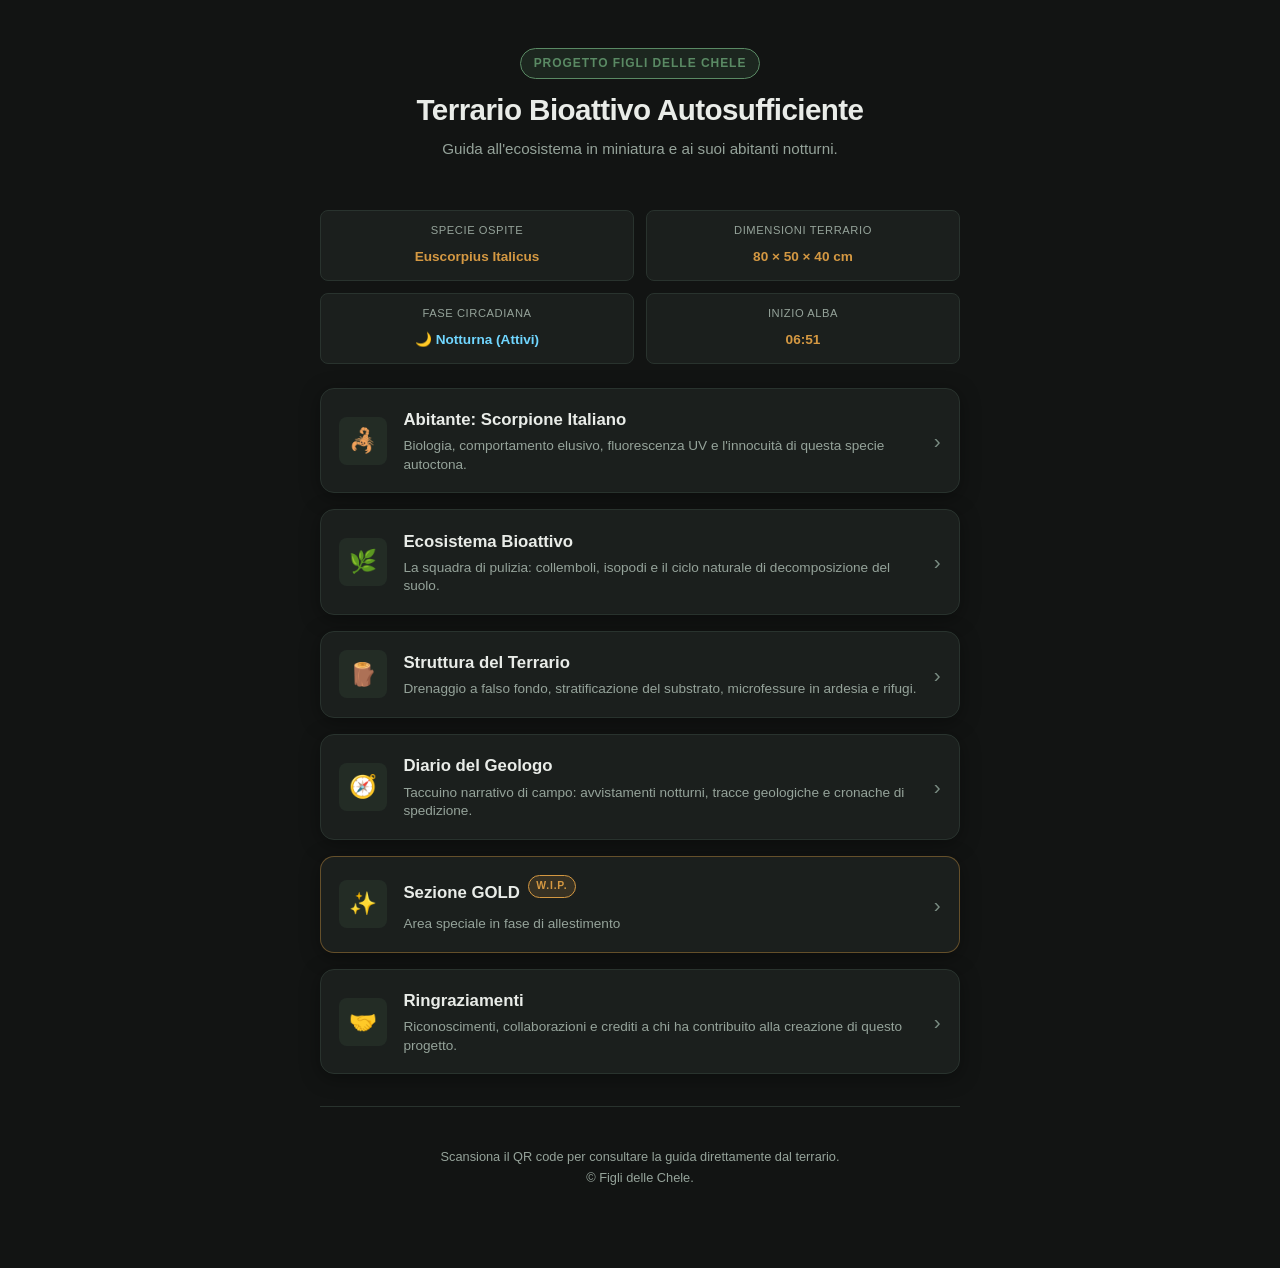
==== index.html @ 71e13060 "Update index.html" ====
<!DOCTYPE html>
<html lang="it">
<head>
  <meta charset="UTF-8">
  <meta name="viewport" content="width=device-width, initial-scale=1.0">
  <title>Microcosmo Bioattivo • Figli delle Chele</title>
  <link rel="stylesheet" href="css/style.css">
</head>
<body>

  <div class="container">
    <header>
      <span class="badge-tag">Progetto Figli delle Chele</span>
      <h1>Terrario Bioattivo Autosufficiente</h1>
      <p class="subtitle">Guida all'ecosistema in miniatura e ai suoi abitanti notturni.</p>
    </header>

    <!-- Griglia 2x2 ordinata -->
    <div class="status-pill-grid">
      <div class="status-pill">
        <span class="status-label">Specie Ospite</span>
        <span class="status-val">Euscorpius Italicus</span>
      </div>
      <div class="status-pill">
        <span class="status-label">Dimensioni Terrario</span>
        <span class="status-val">80 × 50 × 40 cm</span>
      </div>
      <div class="status-pill">
        <span class="status-label">Fase Circadiana</span>
        <span class="status-val" id="phase-status">Calcolo in corso...</span>
      </div>
      <div class="status-pill">
        <span class="status-label" id="transition-label">Transizione</span>
        <span class="status-val" id="transition-time">--:--</span>
      </div>
    </div>

    <!-- Schede di navigazione -->
    <main class="nav-menu">
      <a href="scorpioni.html" class="nav-card">
        <div class="nav-card-icon">🦂</div>
        <div class="nav-card-body">
          <h2>Abitante: Scorpione Italiano</h2>
          <p>Biologia, comportamento elusivo, fluorescenza UV e l'innocuità di questa specie autoctona.</p>
        </div>
        <div class="nav-card-arrow">›</div>
      </a>

      <a href="bioattivo.html" class="nav-card">
        <div class="nav-card-icon">🌿</div>
        <div class="nav-card-body">
          <h2>Ecosistema Bioattivo</h2>
          <p>La squadra di pulizia: collemboli, isopodi e il ciclo naturale di decomposizione del suolo.</p>
        </div>
        <div class="nav-card-arrow">›</div>
      </a>

      <a href="costruzione.html" class="nav-card">
        <div class="nav-card-icon">🪵</div>
        <div class="nav-card-body">
          <h2>Struttura del Terrario</h2>
          <p>Drenaggio a falso fondo, stratificazione del substrato, microfessure in ardesia e rifugi.</p>
        </div>
        <div class="nav-card-arrow">›</div>
      </a>

      <a href="diario.html" class="nav-card">
        <div class="nav-card-icon">🧭</div>
        <div class="nav-card-body">
          <h2>Diario del Geologo</h2>
          <p>Taccuino narrativo di campo: avvistamenti notturni, tracce geologiche e cronache di spedizione.</p>
        </div>
        <div class="nav-card-arrow">›</div>
      </a>

    <!-- Scheda GOLD (Work in Progress) -->
      <a href="gold.html" class="nav-card" style="border-color: rgba(212, 152, 66, 0.4);">
        <div class="nav-card-icon">✨</div>
        <div class="nav-card-body">
          <div style="display: flex; align-items: center; gap: 0.5rem; margin-bottom: 0.2rem;">
            <h2 style="margin: 0;">Sezione GOLD</h2>
            <span class="badge-tag" style="font-size: 0.65rem; padding: 0.15rem 0.45rem; background: rgba(212,152,66,0.15); border-color: var(--accent-amber); color: var(--accent-amber);">W.I.P.</span>
          </div>
          <p>Area speciale in fase di allestimento</p>
        </div>
        <div class="nav-card-arrow">›</div>
      </a>

      <!-- Scheda Ringraziamenti -->
      <a href="ringraziamenti.html" class="nav-card">
        <div class="nav-card-icon">🤝</div>
        <div class="nav-card-body">
          <h2>Ringraziamenti</h2>
          <p>Riconoscimenti, collaborazioni e crediti a chi ha contribuito alla creazione di questo progetto.</p>
        </div>
        <div class="nav-card-arrow">›</div>
      </a>
    </main>
  
    <footer>
      <p>Scansiona il QR code per consultare la guida direttamente dal terrario.<br>© Figli delle Chele.</p>
    </footer>
  </div>

  <script src="js/main.js"></script>
</body>
</html>
---- css/style.css ----
/* ============================================================
   VARIABILI E RESET GLOBALE
   ============================================================ */
:root {
  --bg-primary: #121413;       /* Sfondo principale profondo */
  --bg-card: #1b1f1d;          /* Colore schede/card */
  --bg-card-hover: #232926;
  --accent-moss: #5a8a64;      /* Verde muschio */
  --accent-amber: #d49842;     /* Ambra / terracotta */
  --accent-slate: #7a8c82;     /* Grigio ardesia chiaro */
  --text-primary: #e9ece8;     /* Testo ad alto contrasto per smartphone */
  --text-muted: #95a39a;       /* Testo secondario */
  --border-subtle: #29332e;    /* Bordi divisori discreti */
  --font-family: -apple-system, BlinkMacSystemFont, "Segoe UI", Roboto, Helvetica, Arial, sans-serif;
  --radius-sm: 8px;
  --radius-md: 14px;
  --radius-lg: 20px;
  --shadow-subtle: 0 4px 20px rgba(0, 0, 0, 0.35);
}

* {
  box-sizing: border-box;
  margin: 0;
  padding: 0;
}

body {
  font-family: var(--font-family);
  background-color: var(--bg-primary);
  color: var(--text-primary);
  line-height: 1.6;
  -webkit-font-smoothing: antialiased;
}

/* ============================================================
   LAYOUT CONTAINER (MOBILE-FIRST)
   ============================================================ */
.container {
  max-width: 680px;
  margin: 0 auto;
  padding: 1.5rem 1.25rem 4rem 1.25rem;
}

/* ============================================================
   HEADER & TITOLI
   ============================================================ */
header {
  text-align: center;
  padding: 1.5rem 0;
}

.badge-tag {
  display: inline-block;
  padding: 0.3rem 0.8rem;
  background-color: rgba(90, 138, 100, 0.15);
  border: 1px solid var(--accent-moss);
  color: var(--accent-moss);
  font-size: 0.75rem;
  text-transform: uppercase;
  letter-spacing: 0.08em;
  font-weight: 700;
  border-radius: 999px;
  margin-bottom: 0.85rem;
}

header h1 {
  font-size: 1.85rem;
  font-weight: 700;
  letter-spacing: -0.02em;
  line-height: 1.25;
  color: var(--text-primary);
  margin-bottom: 0.5rem;
}

header p.subtitle {
  color: var(--text-muted);
  font-size: 0.95rem;
  max-width: 480px;
  margin: 0 auto;
}

/* ============================================================
   STATUS PILL (PARAMETRI RAPIDI)
   ============================================================ */
.status-pill-grid {
  display: grid;
  grid-template-columns: repeat(2, 1fr); /* Griglia 2x2 simmetrica */
  gap: 0.75rem;
  margin: 1.5rem 0;
}

.status-pill {
  background-color: var(--bg-card);
  border: 1px solid var(--border-subtle);
  border-radius: var(--radius-sm);
  padding: 0.7rem 0.4rem;
  text-align: center;
}

.status-label {
  font-size: 0.7rem;
  color: var(--text-muted);
  text-transform: uppercase;
  letter-spacing: 0.05em;
  display: block;
  margin-bottom: 0.2rem;
}

.status-val {
  font-size: 0.85rem;
  font-weight: 600;
  color: var(--accent-amber);
}

/* ============================================================
   CARD DI NAVIGAZIONE (HOME)
   ============================================================ */
.nav-menu {
  display: flex;
  flex-direction: column;
  gap: 1rem;
  margin-top: 1rem;
}

.nav-card {
  display: flex;
  align-items: center;
  background-color: var(--bg-card);
  border: 1px solid var(--border-subtle);
  border-radius: var(--radius-md);
  padding: 1.15rem;
  text-decoration: none;
  color: inherit;
  box-shadow: var(--shadow-subtle);
  transition: transform 0.15s ease, background-color 0.15s ease, border-color 0.15s ease;
}

.nav-card:active {
  transform: scale(0.98);
}

@media (hover: hover) {
  .nav-card:hover {
    background-color: var(--bg-card-hover);
    border-color: var(--accent-moss);
    transform: translateY(-2px);
  }
}

.nav-card-icon {
  width: 48px;
  height: 48px;
  min-width: 48px;
  background-color: rgba(90, 138, 100, 0.12);
  color: var(--accent-moss);
  border-radius: var(--radius-sm);
  display: flex;
  align-items: center;
  justify-content: center;
  font-size: 1.4rem;
  margin-right: 1rem;
}

.nav-card-body {
  flex: 1;
}

.nav-card-body h2 {
  font-size: 1.05rem;
  font-weight: 600;
  margin-bottom: 0.2rem;
  color: var(--text-primary);
}

.nav-card-body p {
  font-size: 0.85rem;
  color: var(--text-muted);
  line-height: 1.35;
}

.nav-card-arrow {
  color: var(--accent-slate);
  font-size: 1.3rem;
  padding-left: 0.5rem;
}

/* ============================================================
   NAVIGAZIONE INTERNA & CONTENUTI ARTICOLI
   ============================================================ */
.top-nav-bar {
  display: flex;
  align-items: center;
  justify-content: space-between;
  padding-bottom: 1rem;
  border-bottom: 1px solid var(--border-subtle);
  margin-bottom: 1.5rem;
}

.back-link {
  display: inline-flex;
  align-items: center;
  gap: 0.4rem;
  color: var(--accent-moss);
  text-decoration: none;
  font-size: 0.9rem;
  font-weight: 600;
}

.page-content section {
  margin-bottom: 2rem;
}

.page-content h2 {
  font-size: 1.25rem;
  font-weight: 700;
  color: var(--accent-amber);
  margin-bottom: 0.75rem;
}

.page-content h3 {
  font-size: 1.05rem;
  font-weight: 600;
  color: var(--text-primary);
  margin: 1.2rem 0 0.4rem 0;
}

.page-content p {
  margin-bottom: 0.9rem;
  color: var(--text-primary);
  font-size: 0.95rem;
}

.page-content ul, .page-content ol {
  margin: 0.5rem 0 1.2rem 1.3rem;
  font-size: 0.95rem;
}

.page-content li {
  margin-bottom: 0.35rem;
}

.callout-box {
  background-color: var(--bg-card);
  border-left: 4px solid var(--accent-moss);
  border-radius: 0 var(--radius-sm) var(--radius-sm) 0;
  padding: 1rem;
  margin: 1.25rem 0;
  font-size: 0.9rem;
}

/* ============================================================
   TIMELINE (DIARIO DEGLI ESCURSIONISTI)
   ============================================================ */
.timeline {
  position: relative;
  margin: 1.5rem 0;
  padding-left: 1.5rem;
  border-left: 2px solid var(--border-subtle);
}

.timeline-entry {
  position: relative;
  margin-bottom: 2rem;
}

.timeline-dot {
  position: absolute;
  left: calc(-1.5rem - 6px);
  top: 4px;
  width: 10px;
  height: 10px;
  border-radius: 50%;
  background-color: var(--accent-amber);
  box-shadow: 0 0 0 4px var(--bg-primary);
}

.timeline-date {
  font-size: 0.75rem;
  text-transform: uppercase;
  letter-spacing: 0.08em;
  color: var(--accent-amber);
  font-weight: 700;
  margin-bottom: 0.25rem;
}

.timeline-title {
  font-size: 1.1rem;
  font-weight: 600;
  margin-bottom: 0.4rem;
}

/* ============================================================
   FOOTER
   ============================================================ */
footer {
  text-align: center;
  padding: 2.5rem 0 1rem 0;
  border-top: 1px solid var(--border-subtle);
  margin-top: 2rem;
  font-size: 0.8rem;
  color: var(--text-muted);
}

/* ============================================================
   TAVOLE FOTOGRAFICHE & FIGURE (STILE TACQUINO)
   ============================================================ */
.field-figure {
  margin: 1.5rem 0;
  background-color: var(--bg-card);
  border: 1px solid var(--border-subtle);
  border-radius: var(--radius-md);
  overflow: hidden;
  box-shadow: var(--shadow-subtle);
}

.field-figure img {
  display: block;
  width: 100%;
  height: auto;
  max-height: 380px;
  object-fit: cover;
  /* Armonizza le immagini luminose con il tema scuro */
  filter: brightness(0.92) contrast(1.05);
  transition: filter 0.3s ease, transform 0.3s ease;
}

/* Leggero tocco interattivo al tap o hover */
@media (hover: hover) {
  .field-figure:hover img {
    filter: brightness(1) contrast(1);
    transform: scale(1.01);
  }
}

/* Didascalia stile appunto scientifico */
.field-caption {
  padding: 0.75rem 1rem;
  font-size: 0.8rem;
  color: var(--text-muted);
  border-top: 1px solid var(--border-subtle);
  background-color: rgba(0, 0, 0, 0.2);
  display: flex;
  justify-content: space-between;
  align-items: center;
}

.field-caption span.fig-id {
  color: var(--accent-amber);
  font-weight: 700;
  text-transform: uppercase;
  letter-spacing: 0.05em;
  font-size: 0.72rem;
}

/* ============================================================
   WIDGET AUDIO AMBIENTALE (SCHEDA SPECIE)
   ============================================================ */
.audio-card {
  display: flex;
  align-items: center;
  justify-content: space-between;
  background-color: var(--bg-card);
  border: 1px solid var(--border-subtle);
  border-radius: var(--radius-md);
  padding: 0.9rem 1.1rem;
  margin: 1.25rem 0 1.75rem 0;
  box-shadow: var(--shadow-subtle);
}

.audio-card-info {
  display: flex;
  align-items: center;
  gap: 0.75rem;
}

.audio-icon {
  font-size: 1.3rem;
}

.audio-text h4 {
  font-size: 0.9rem;
  font-weight: 600;
  color: var(--text-primary);
  margin-bottom: 0.15rem;
}

.audio-text p {
  font-size: 0.75rem;
  color: var(--text-muted);
  margin: 0;
}

.audio-play-btn {
  background-color: rgba(90, 138, 100, 0.15);
  border: 1px solid var(--accent-moss);
  color: var(--accent-moss);
  border-radius: 999px;
  padding: 0.45rem 0.9rem;
  font-size: 0.8rem;
  font-weight: 700;
  cursor: pointer;
  display: inline-flex;
  align-items: center;
  gap: 0.4rem;
  font-family: inherit;
  transition: all 0.2s ease;
}

.audio-play-btn:active {
  transform: scale(0.96);
}

.audio-play-btn.is-playing {
  background-color: rgba(212, 152, 66, 0.15);
  border-color: var(--accent-amber);
  color: var(--accent-amber);
}
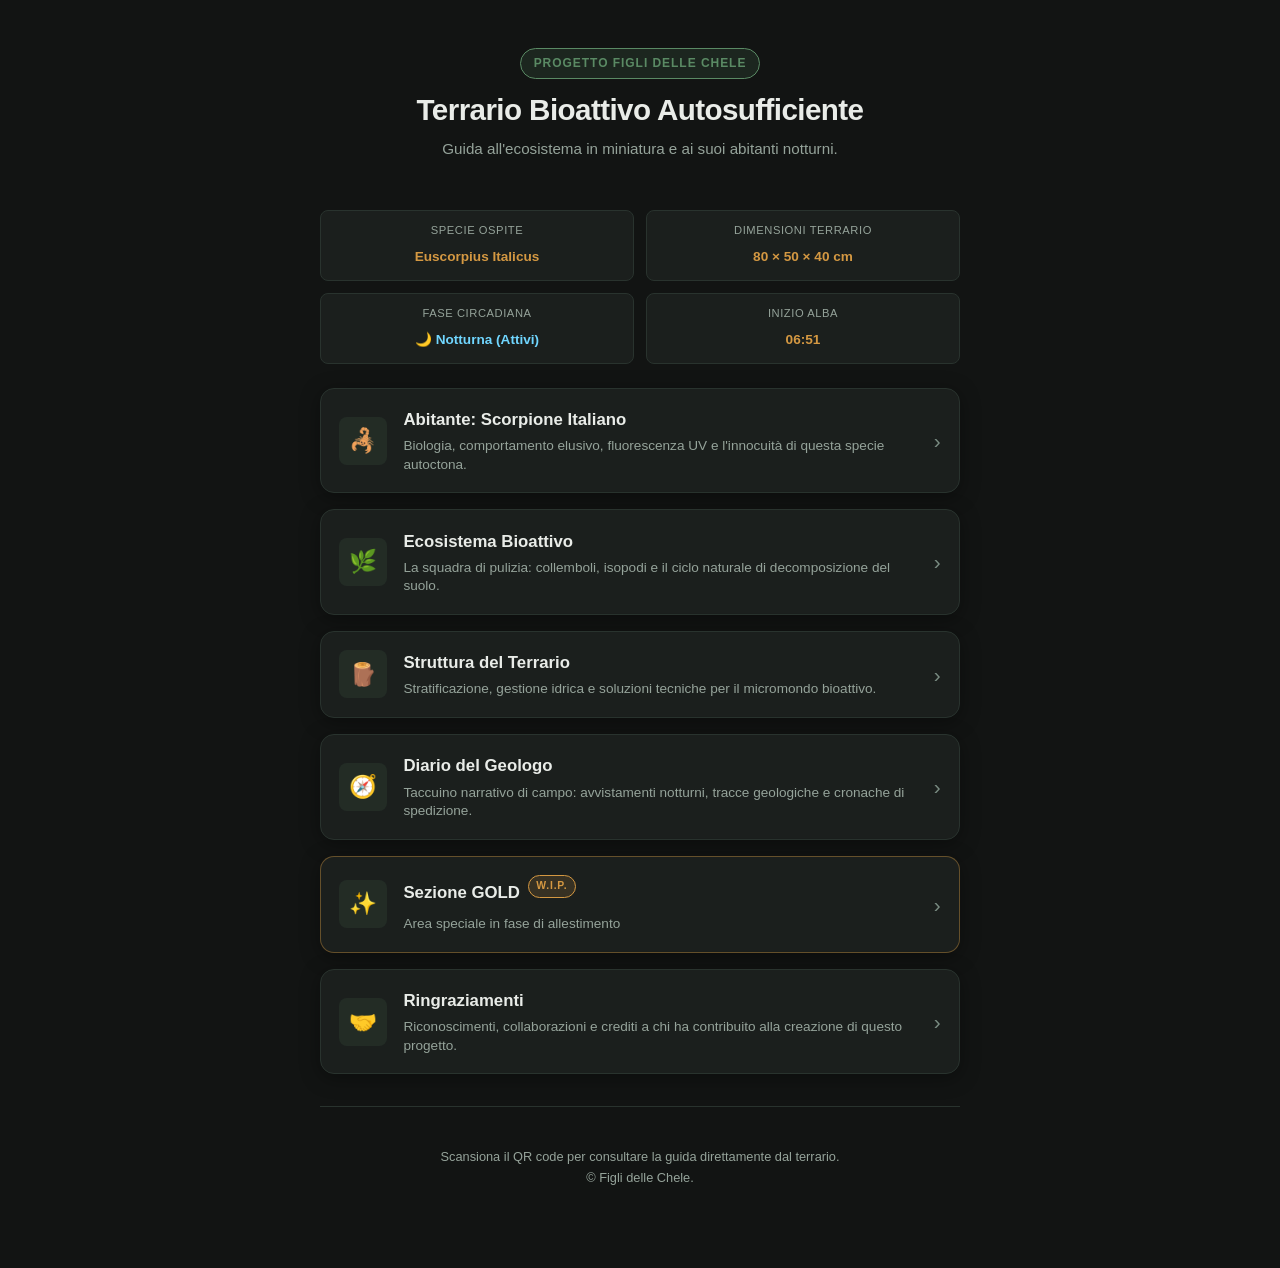
==== commit 947e34ba: "Update index.html" ====
--- a/index.html
+++ b/index.html
@@ -59,7 +59,7 @@
         <div class="nav-card-icon">🪵</div>
         <div class="nav-card-body">
           <h2>Struttura del Terrario</h2>
-          <p>Drenaggio a falso fondo, stratificazione del substrato, microfessure in ardesia e rifugi.</p>
+          <p>Stratificazione, gestione idrica e soluzioni tecniche per il micromondo bioattivo.</p>
         </div>
         <div class="nav-card-arrow">›</div>
       </a>
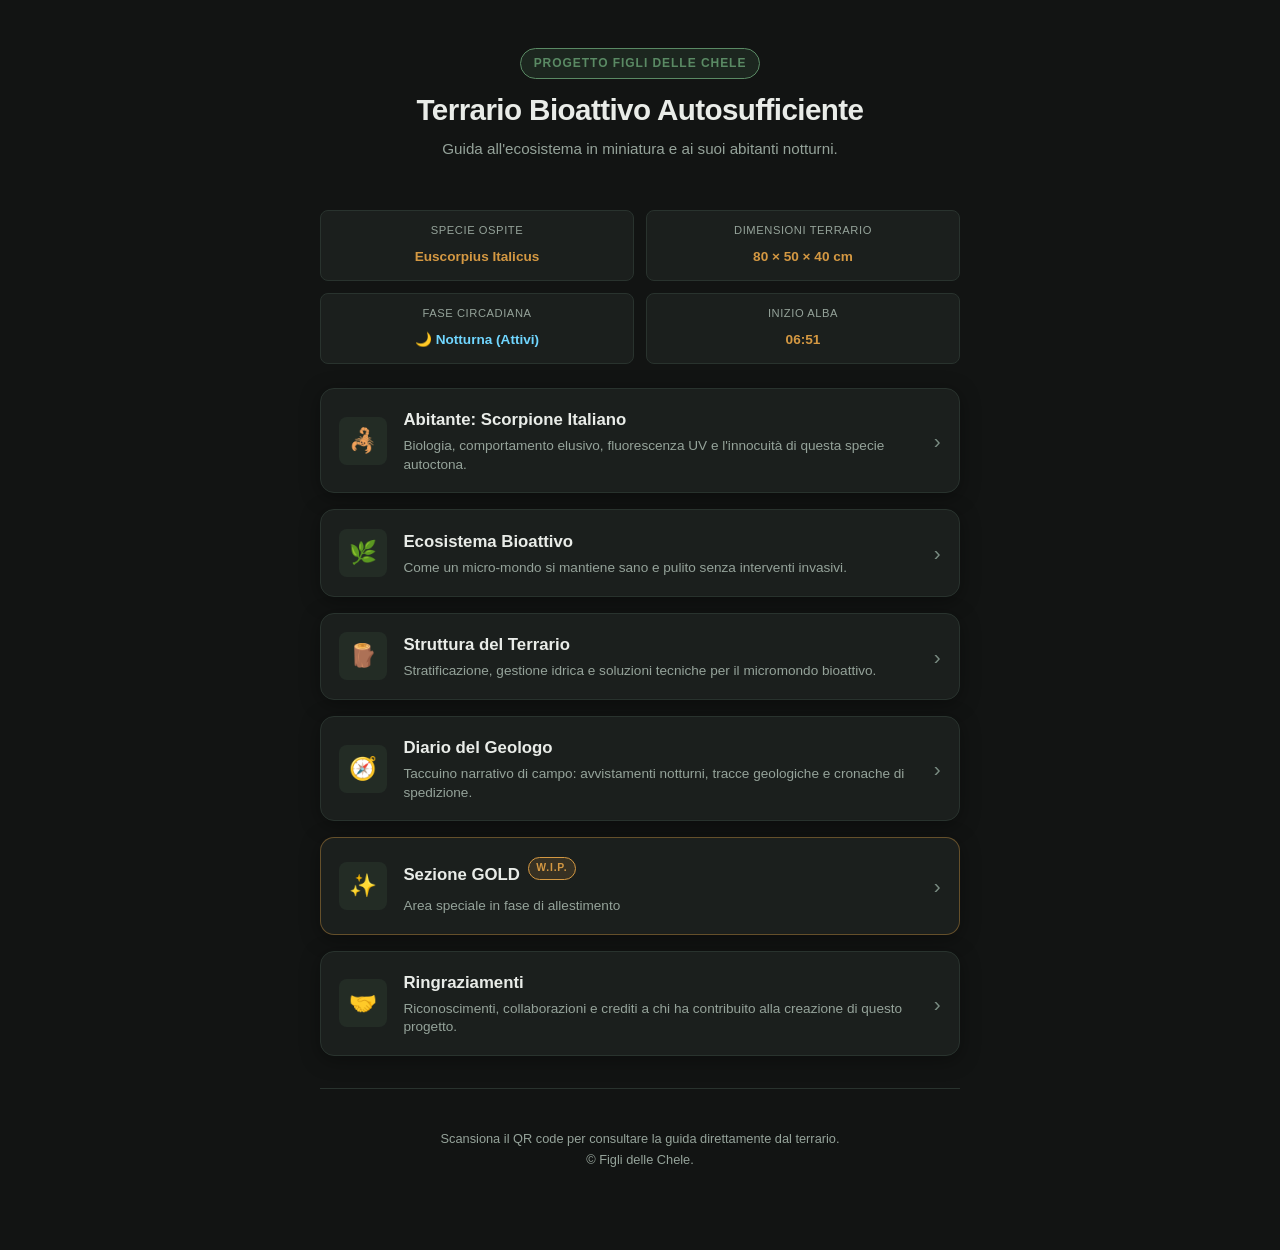
==== commit 282b3bb2: "Update index.html" ====
--- a/index.html
+++ b/index.html
@@ -50,7 +50,7 @@
         <div class="nav-card-icon">🌿</div>
         <div class="nav-card-body">
           <h2>Ecosistema Bioattivo</h2>
-          <p>La squadra di pulizia: collemboli, isopodi e il ciclo naturale di decomposizione del suolo.</p>
+          <p>Come un micro-mondo si mantiene sano e pulito senza interventi invasivi.</p>
         </div>
         <div class="nav-card-arrow">›</div>
       </a>
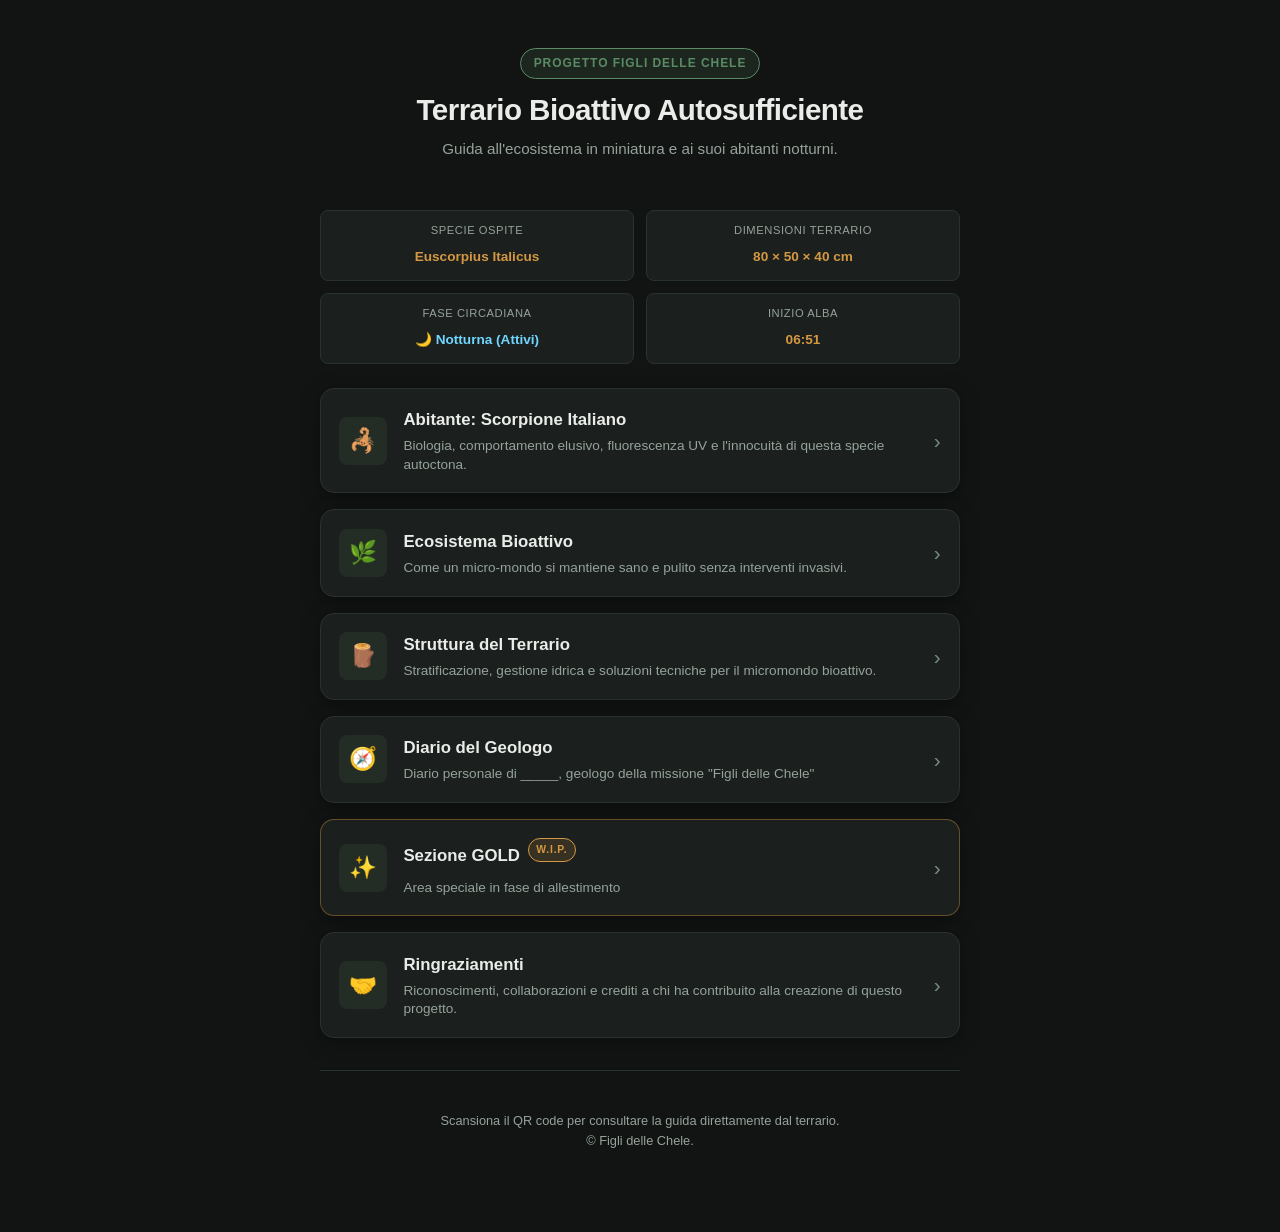
==== commit a03b947a: "Update index.html" ====
--- a/index.html
+++ b/index.html
@@ -68,7 +68,7 @@
         <div class="nav-card-icon">🧭</div>
         <div class="nav-card-body">
           <h2>Diario del Geologo</h2>
-          <p>Taccuino narrativo di campo: avvistamenti notturni, tracce geologiche e cronache di spedizione.</p>
+          <p>Diario personale di _____, geologo della missione "Figli delle Chele"</p>
         </div>
         <div class="nav-card-arrow">›</div>
       </a>
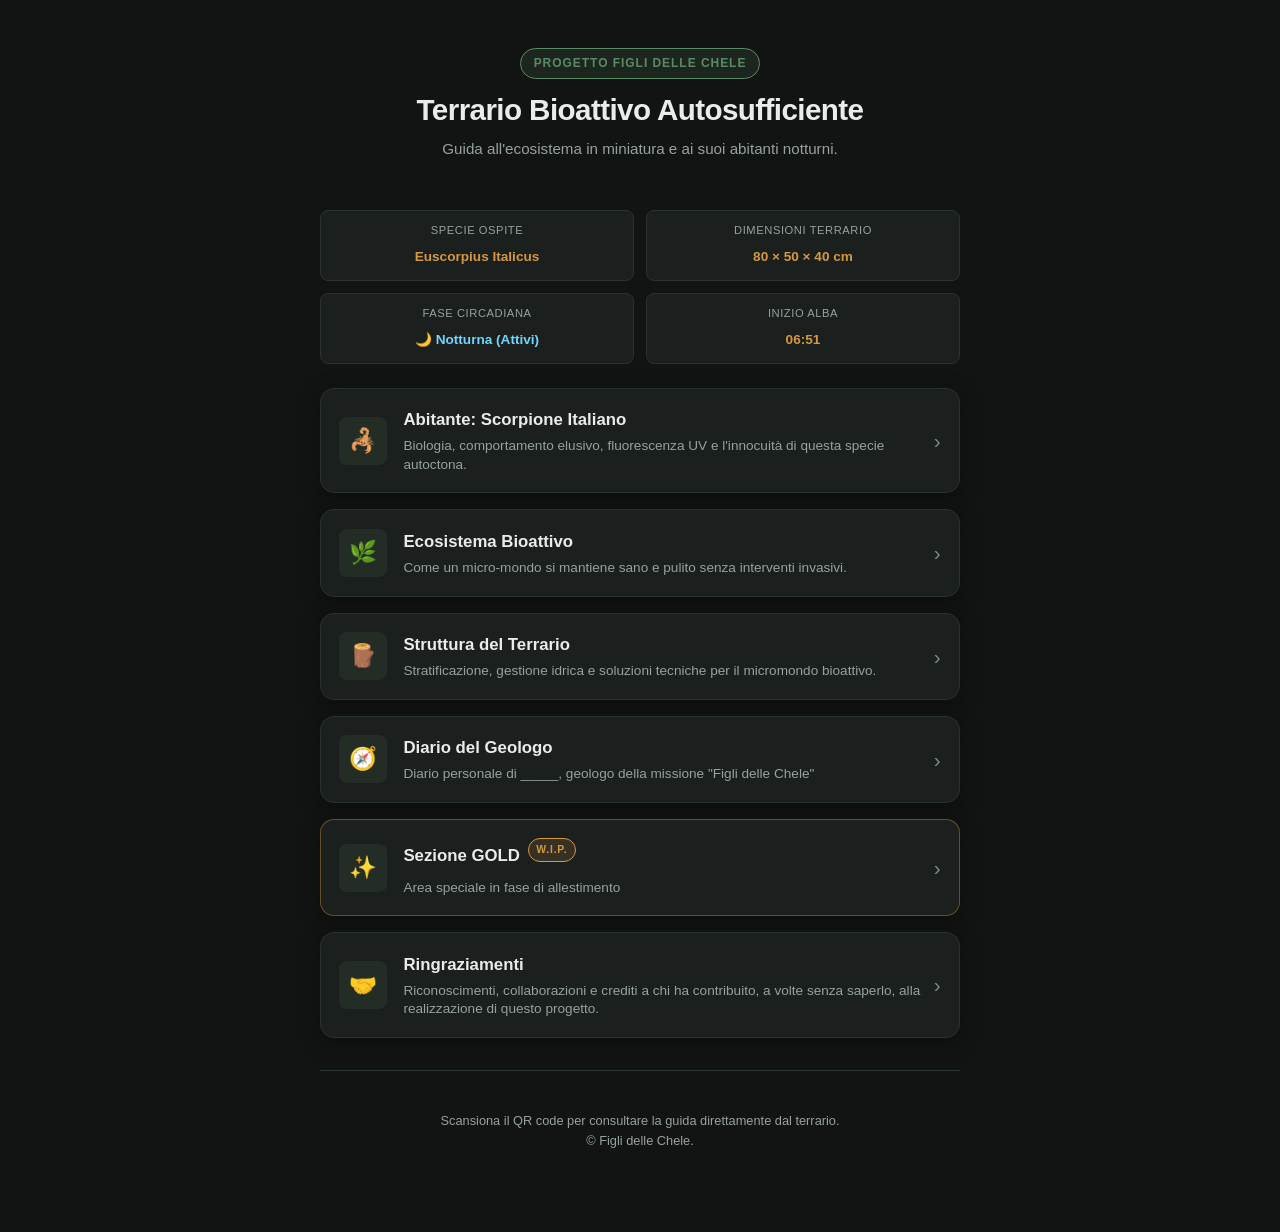
==== commit fa38b613: "Update index.html" ====
--- a/index.html
+++ b/index.html
@@ -91,7 +91,7 @@
         <div class="nav-card-icon">🤝</div>
         <div class="nav-card-body">
           <h2>Ringraziamenti</h2>
-          <p>Riconoscimenti, collaborazioni e crediti a chi ha contribuito alla creazione di questo progetto.</p>
+          <p>Riconoscimenti, collaborazioni e crediti a chi ha contribuito, a volte senza saperlo, alla realizzazione di questo progetto.</p>
         </div>
         <div class="nav-card-arrow">›</div>
       </a>
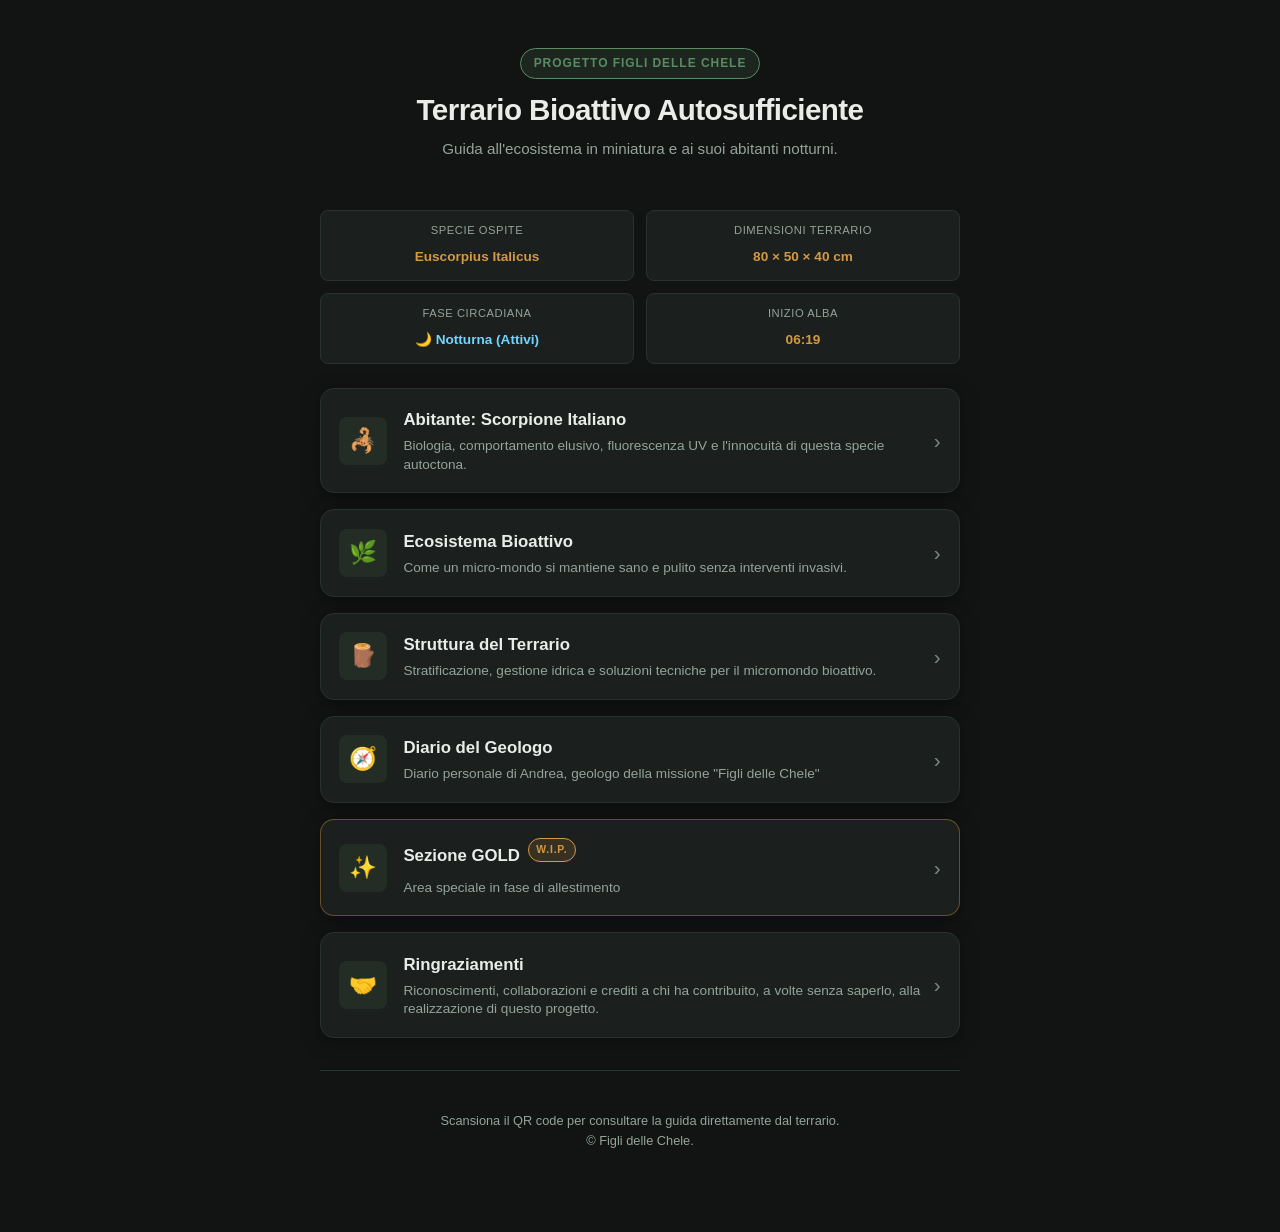
==== commit bb3007a7: "Update index.html" ====
--- a/index.html
+++ b/index.html
@@ -68,7 +68,7 @@
         <div class="nav-card-icon">🧭</div>
         <div class="nav-card-body">
           <h2>Diario del Geologo</h2>
-          <p>Diario personale di _____, geologo della missione "Figli delle Chele"</p>
+          <p>Diario personale di Andrea, geologo della missione "Figli delle Chele"</p>
         </div>
         <div class="nav-card-arrow">›</div>
       </a>
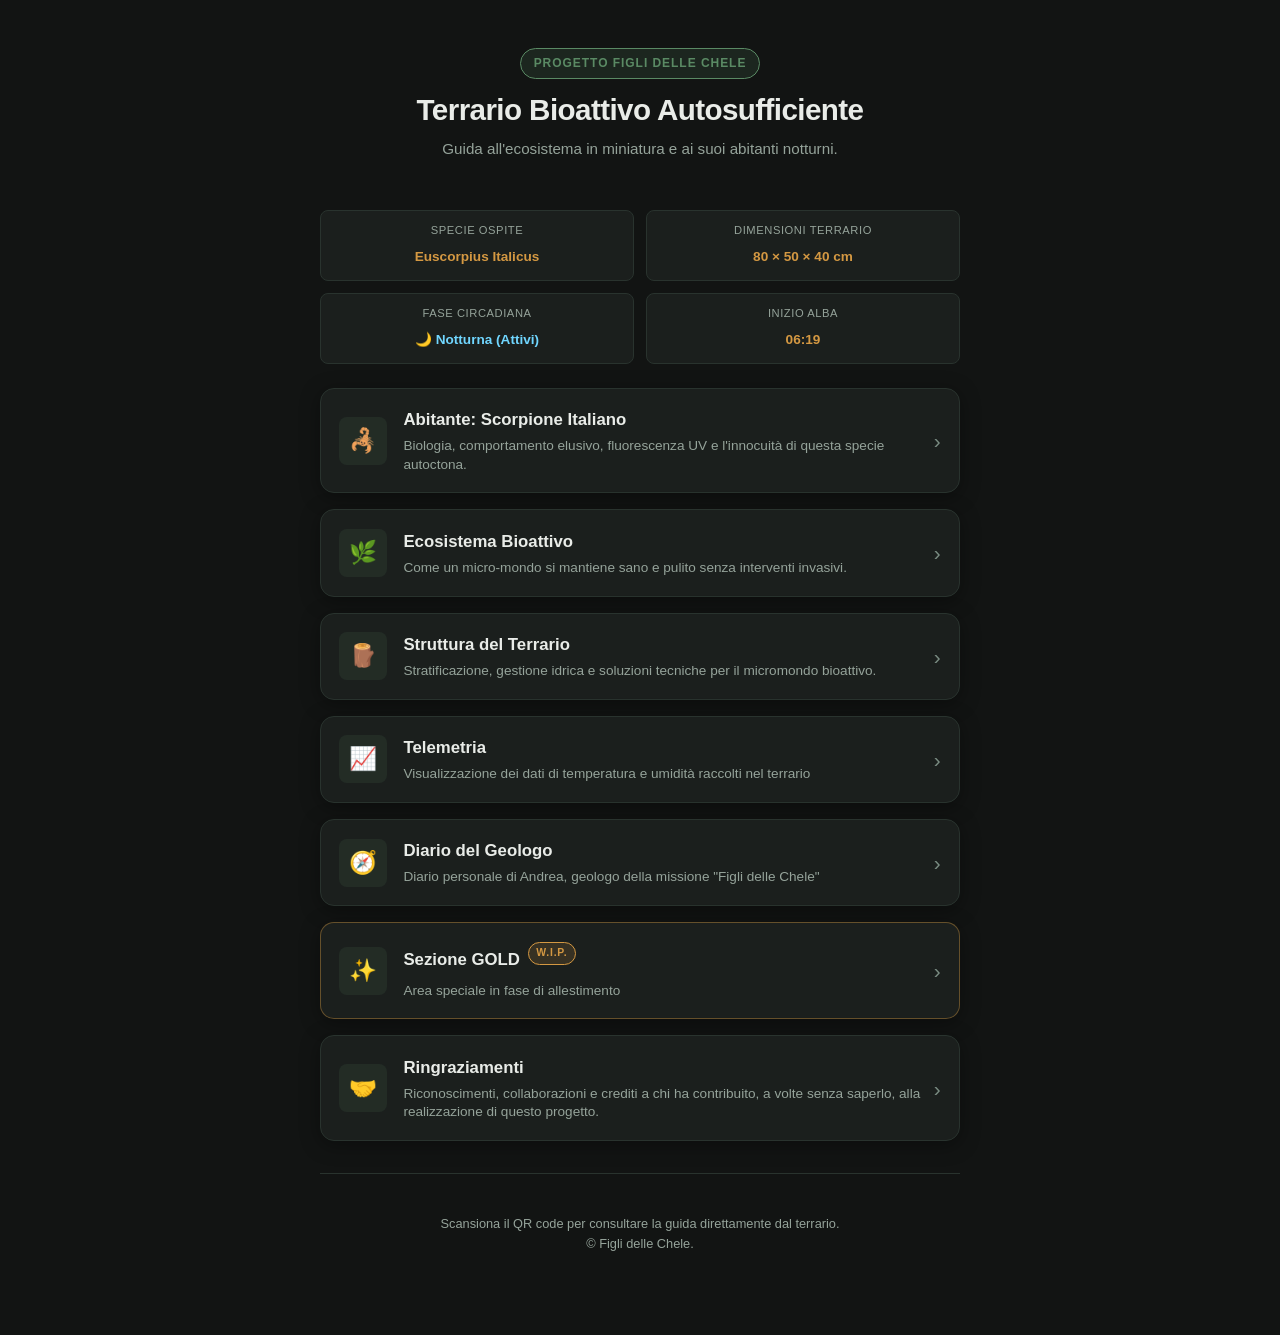
==== commit 47ab6049: "Update index.html" ====
--- a/index.html
+++ b/index.html
@@ -64,6 +64,15 @@
         <div class="nav-card-arrow">›</div>
       </a>
 
+      <a href="costruzione.html" class="nav-card">
+        <div class="nav-card-icon">📈</div>
+        <div class="nav-card-body">
+          <h2>Telemetria</h2>
+          <p>Visualizzazione dei dati di temperatura e umidità raccolti nel terrario</p>
+        </div>
+        <div class="nav-card-arrow">›</div>
+      </a>
+      
       <a href="diario.html" class="nav-card">
         <div class="nav-card-icon">🧭</div>
         <div class="nav-card-body">
